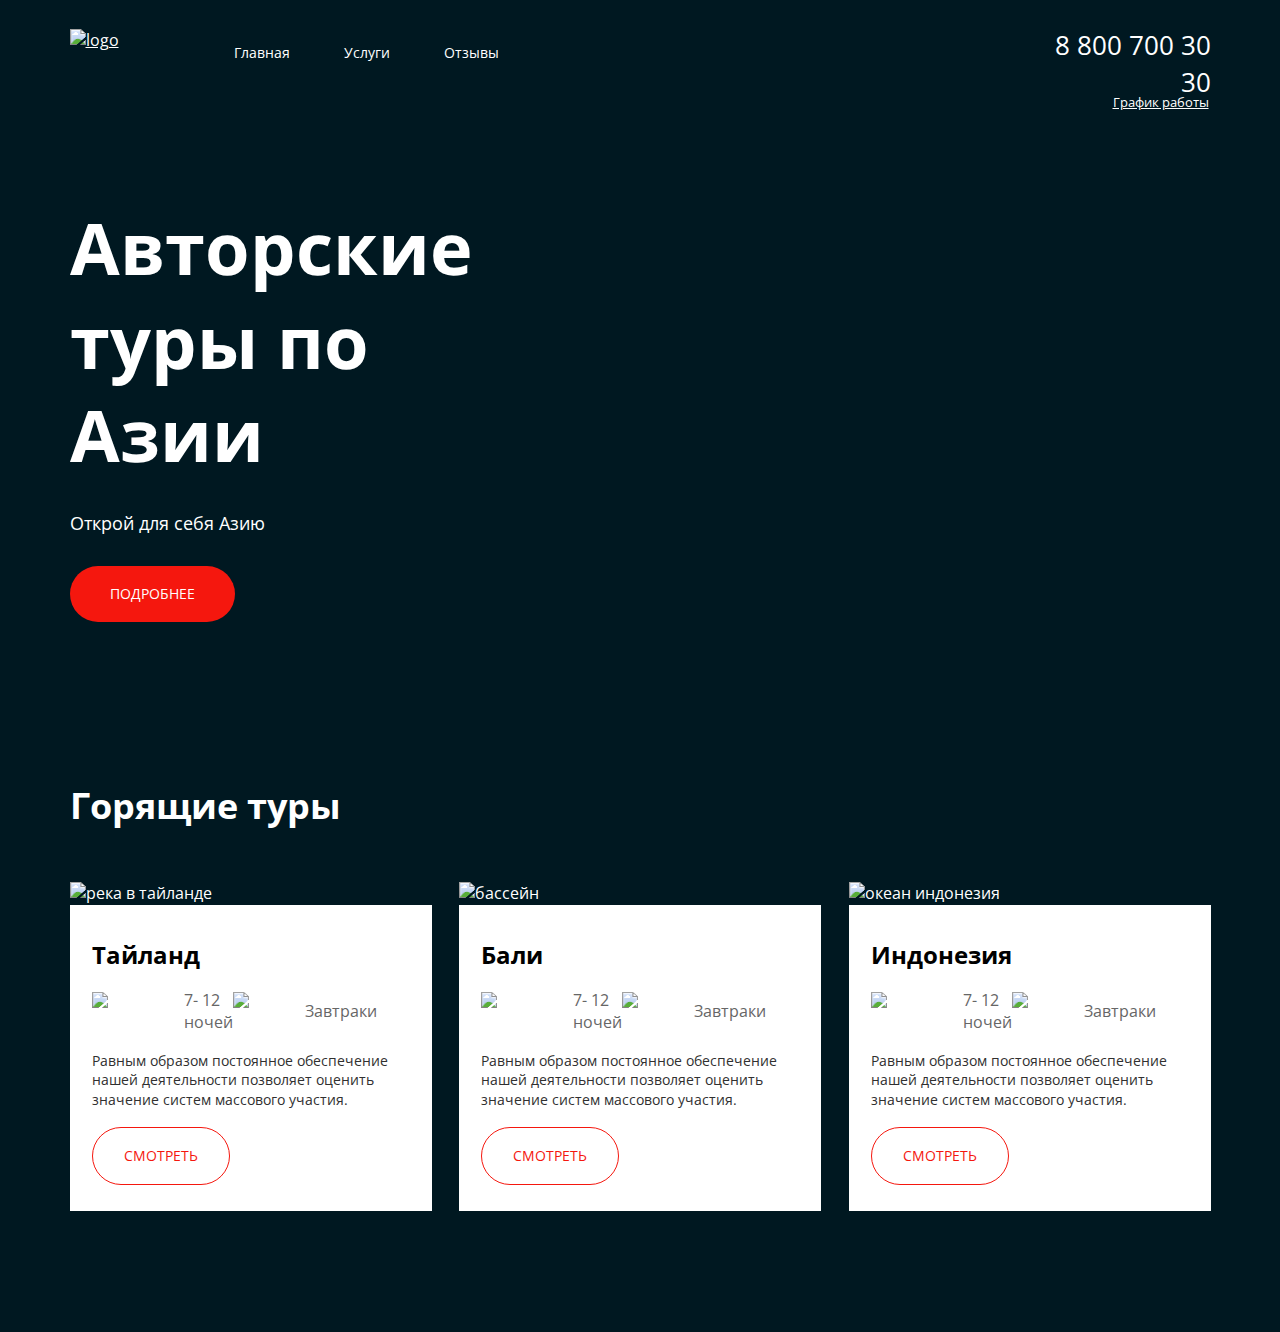
==== testim.html @ e1f2fb09 "картинка блочная" ====
<!DOCTYPE html>
<html lang="en">
  <head>
    <meta charset="UTF-8" />
    <meta http-equiv="X-UA-Compatible" content="IE=edge" />
    <meta name="viewport" content="width=device-width, initial-scale=1.0" />
    <link rel="preconnect" href="https://fonts.googleapis.com" />
    <link rel="preconnect" href="https://fonts.gstatic.com" crossorigin />
    <link
      href="https://fonts.googleapis.com/css2?family=Open+Sans:wght@400;700&display=swap"
      rel="stylesheet"
    />
    <link rel="stylesheet" href="testim.css" />
    <title>testim</title>
  </head>
  <body>
    <div class="wrapper">
      <div class="container">
        <header class="header">
          <a class="header__logo" href="#"
            ><img
              class="logo__img"
              src="img/png/лого.png"
              alt="logo"
              width="85"
              height="36"
          /></a>
          <nav class="menu">
            <ul class="menu__list">
              <li class="menu__item">
                <a href="#" class="menu__link">Главная</a>
              </li>
              <li class="menu__item">
                <a href="#" class="menu__link">Услуги</a>
              </li>
              <li class="menu__item">
                <a href="#" class="menu__link">Отзывы</a>
              </li>
            </ul>
          </nav>
          <address class="contacts">
            <a href="tel:+7 800 700 30 30" class="contacts__phone"
              >8 800 700 30 30</a
            >
            <div class="contacts__dropdown-title">График работы</div>
          </address>
        </header>
      </div>
      <div class="container">
        <section class="hero">
          <div class="hero__text-section">
            <h1 class="hero__tittle">Авторские туры по Азии</h1>
            <h4 class="hero__subttitle">Открой для себя Азию</h4>
            <div><a href="#" class="button">Подробнее</a></div>
          </div>
        </section>
        <section class="hot-offer">
          <h2 class="hot-offers__tittle">Горящие туры</h2>
          <ul class="offers">
            <li class="offers__item">
              <img src="img/river.jpg" class="img" alt="река в тайланде" />

              <div class="offers__content">
                <h3 class="offers__tittle">Тайланд</h3>
                <div class="offer__conditions">
                  <div class="offers__conditions-inner">
                    <div class="img">
                      <img src="img/svg/calendar.svg" alt="календарь" />
                    </div>
                    <div class="text">7- 12 ночей</div>
                  </div>
                  <div class="offers__conditions-inner">
                    <div class="img">
                      <img src="img/svg/meal.svg" alt="тарелка" />
                    </div>

                    <div class="text">Завтраки</div>
                  </div>
                </div>
                <div class="offers__discription">
                  Равным образом постоянное обеспечение нашей деятельности
                  позволяет оценить значение систем массового участия.
                </div>
                <a class="button btn-color-white" href="#">Смотреть</a>
              </div>
            </li>
            <li class="offers__item">
              <img src="img/pool.jpg" class="img" alt="бассейн" />

              <div class="offers__content">
                <h3 class="offers__tittle">Бали</h3>
                <div class="offer__conditions">
                  <div class="offers__conditions-inner">
                    <div class="img">
                      <img src="img/svg/calendar.svg" alt="календарь" />
                    </div>
                    <div class="text">7- 12 ночей</div>
                  </div>
                  <div class="offers__conditions-inner">
                    <div class="img">
                      <img src="img/svg/meal.svg" alt="тарелка" />
                    </div>

                    <div class="text">Завтраки</div>
                  </div>
                </div>
                <div class="offers__discription">
                  Равным образом постоянное обеспечение нашей деятельности
                  позволяет оценить значение систем массового участия.
                </div>
                <a class="button btn-color-white" href="#">Смотреть</a>
              </div>
            </li>
            <li class="offers__item">
              <img src="img/ocean.jpg" class="img" alt="океан индонезия" />

              <div class="offers__content">
                <h3 class="offers__tittle">Индонезия</h3>
                <div class="offer__conditions">
                  <div class="offers__conditions-inner">
                    <div class="img">
                      <img src="img/svg/calendar.svg" alt="календарь" />
                    </div>
                    <div class="text">7- 12 ночей</div>
                  </div>
                  <div class="offers__conditions-inner">
                    <div class="img">
                      <img src="img/svg/meal.svg" alt="тарелка" />
                    </div>

                    <div class="text">Завтраки</div>
                  </div>
                </div>
                <div class="offers__discription">
                  Равным образом постоянное обеспечение нашей деятельности
                  позволяет оценить значение систем массового участия.
                </div>
                <a class="button btn-color-white" href="#">Смотреть</a>
              </div>
            </li>
          </ul>
        </section>
      </div>
    </div>
  </body>
</html>
---- testim.css ----
html,
body {
  height: 100%;
}
/* * {
  box-sizing: border-box;
} */
body {
  color: #ffffff;
  font-size: 16px;
  line-height: 1.42;
  font-family: "Open Sans", sans-serif;
  -webkit-font-smoothing: antialiased;
  -moz-osx-font-smoothing: grayscale;
  margin: 0;
}
a {
  color: inherit;
}
ul {
  padding: 0;
  margin: 0;
}
ul li {
  list-style: none;
}
h1,
h2,
h3,
h4,
h5,
h6 {
  margin: 0;
  font-weight: normal;
}
/* ************** */
body {
  background: #001821;
  color: #ffffff;
  font-size: 16px;
  line-height: 1.42;
  font-family: "Open Sans", sans-serif;
  -webkit-font-smoothing: antialiased;
  -moz-osx-font-smoothing: grayscale;
}
a {
  color: inherit;
}
ul {
  padding: 0;
  margin: 0;
}
ul li {
  list-style: none;
}
.wrapper {
  height: 100%;
  width: 100%;
}
.container {
  margin: 0 auto;
  width: 1141px;
}
.header {
  position: relative;
  min-height: 120px;
  margin-bottom: 81px;
}
.header__logo {
  display: block;
  position: absolute;
  top: 29px;
  left: 0;
}
.menu {
  position: absolute;
  top: 40px;
  left: 164px;
}
.contacts {
  position: absolute;
  top: 27px;
  left: 950px;
  font-style: normal;
  text-align: right;
}
.menu__item {
  display: inline-block;
  vertical-align: middle;
  margin-right: 50px;
}
.menu__link {
  font-size: 14px;
  text-decoration: none;
}
.menu__item:last-child {
  margin: 0;
}
.menu__link:hover {
  color: #da0100;
}
.contacts__phone {
  text-decoration: none;
  font-size: 26px;
  margin-bottom: 4px;
}
.contacts__dropdown-title {
  font-size: 13px;
  text-decoration: underline;
  position: relative;
  bottom: 8px;
  right: 2px;
}
.hero__text-section {
  max-width: 511px;
  max-height: 333px;
  display: flex;
  flex-direction: column;
  margin-bottom: 246px;
}
.hero__tittle {
  font-size: 72px;
  font-weight: bold;
  line-height: 1.3;
  margin-bottom: 29px;
}
.hero__subttitle {
  font-size: 18px;
  margin-bottom: 30px;
}
.button {
  display: inline-block;
  background: #f5170e;
  border-radius: 35px;
  padding: 18px 40px;
  font-size: 14px;
  text-transform: uppercase;
  text-decoration: none;
}
.hot-offer {
  margin-bottom: 127px;
  display: flex;
  flex-direction: column;
}
.hot-offers__tittle {
  font-size: 36px;
  font-weight: bold;
  margin-bottom: 51px;
}
.offers {
  display: flex;
  justify-content: space-between;
}

.offers__item {
  min-height: 450px;
  max-width: 362px;
  display: flex;
  flex-direction: column;
  border-radius: 5px;
}
.img {
  display: block;
}
.offers__content {
  background: #ffffff;
  display: flex;
  flex-direction: column;
  justify-content: space-between;
  min-height: 247px;
  padding: 33px 16px 26px 22px;
}
.offer__conditions {
  display: flex;
  max-width: 271px;
  justify-content: space-around;
}
.offers__tittle {
  font-size: 24px;
  font-weight: bold;
  color: #000000;
}

.offers__conditions-inner {
  display: flex;
  justify-content: space-around;
  align-items: center;
}
.text {
  margin-left: 10px;
  color: #666666;
  font-size: 16px;
}

.offers__discription {
  color: #303030;
  font-size: 14px;
}
.btn-color-white {
  display: flex;
  justify-content: center;
  align-items: center;
  background: #ffffff;
  color: #f5170e;
  border: 1px solid #f5170e;
  border-radius: 35px;
  width: 56px;
  height: 20px;
}
.btn-color-white:hover {
  background: #f5170e;
  color: #ffffff;
}
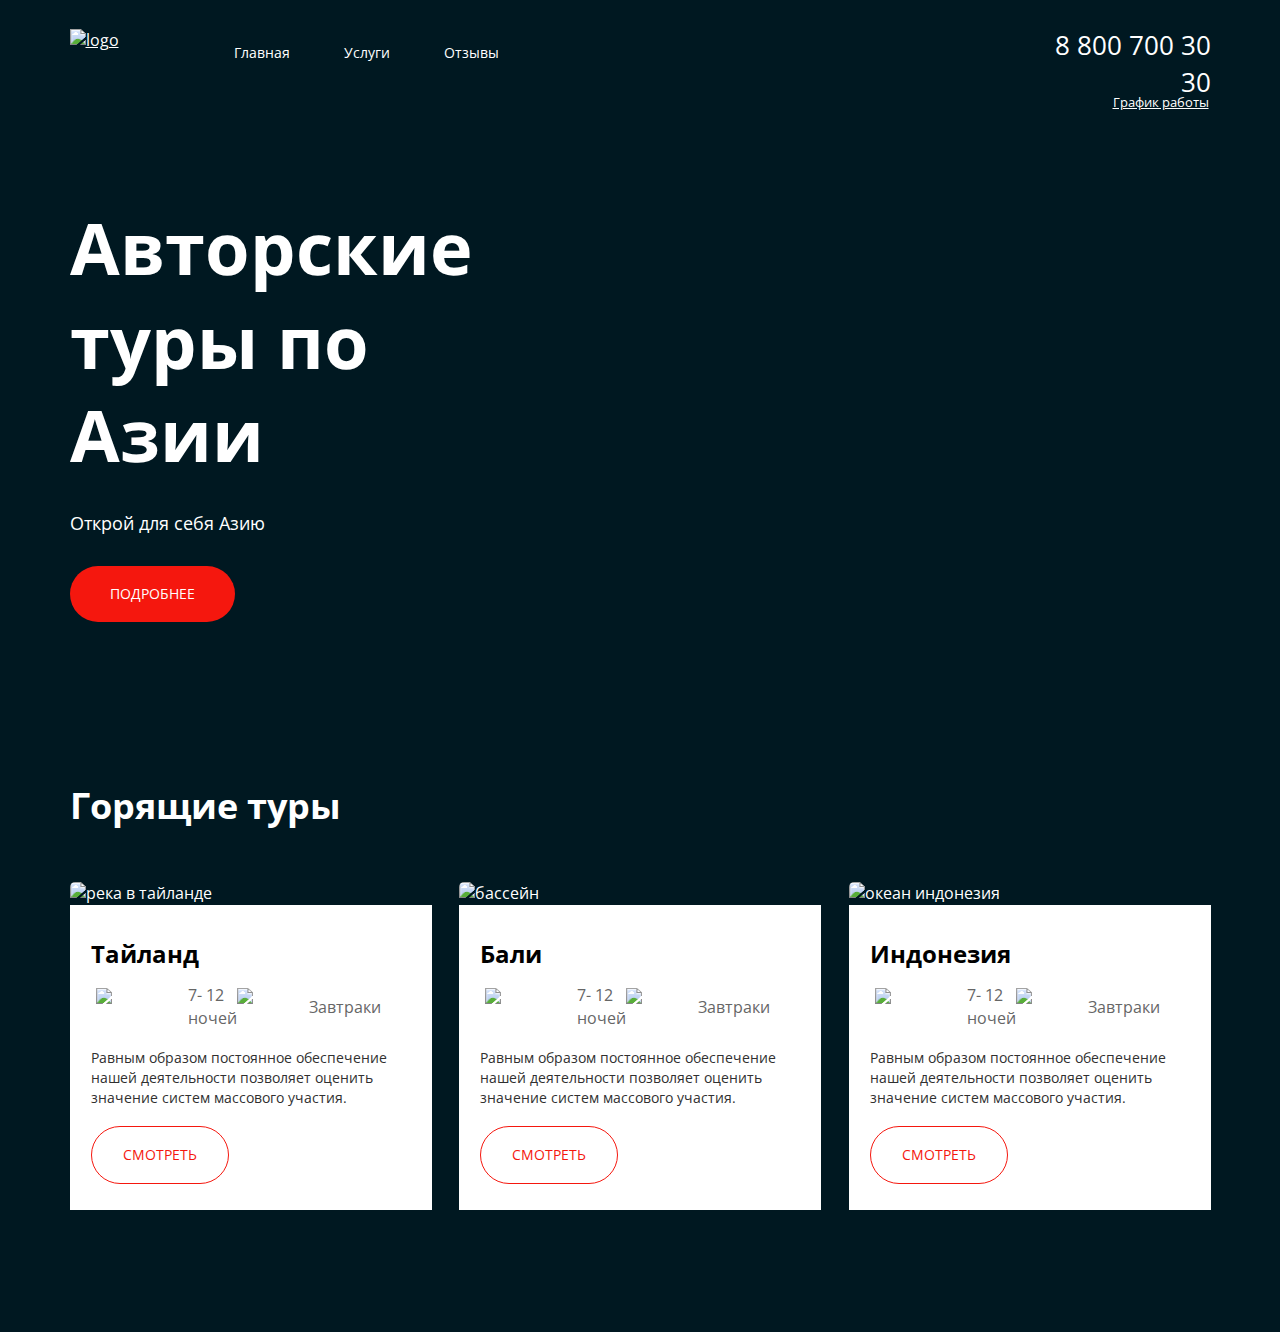
==== commit 5e731d7e: "поправила блок по перфект пиксель" ====
--- a/testim.html
+++ b/testim.html
@@ -64,17 +64,21 @@
                 <h3 class="offers__tittle">Тайланд</h3>
                 <div class="offer__conditions">
                   <div class="offers__conditions-inner">
-                    <div class="img">
-                      <img src="img/svg/calendar.svg" alt="календарь" />
-                    </div>
-                    <div class="text">7- 12 ночей</div>
+                    <!-- <div class="img"> -->
+                    <img
+                      src="img/svg/calendar.svg"
+                      class="img"
+                      alt="календарь"
+                    />
+                    <!-- </div> -->
+                    <div class="text day">7- 12 ночей</div>
                   </div>
                   <div class="offers__conditions-inner">
-                    <div class="img">
-                      <img src="img/svg/meal.svg" alt="тарелка" />
-                    </div>
+                    <!-- <div class="img"> -->
+                    <img src="img/svg/meal.svg" class="img" alt="тарелка" />
+                    <!-- </div> -->
 
-                    <div class="text">Завтраки</div>
+                    <div class="text food">Завтраки</div>
                   </div>
                 </div>
                 <div class="offers__discription">
@@ -91,17 +95,21 @@
                 <h3 class="offers__tittle">Бали</h3>
                 <div class="offer__conditions">
                   <div class="offers__conditions-inner">
-                    <div class="img">
-                      <img src="img/svg/calendar.svg" alt="календарь" />
-                    </div>
-                    <div class="text">7- 12 ночей</div>
+                    <!-- <div class="img"> -->
+                    <img
+                      src="img/svg/calendar.svg"
+                      class="img"
+                      alt="календарь"
+                    />
+                    <!-- </div> -->
+                    <div class="text day">7- 12 ночей</div>
                   </div>
                   <div class="offers__conditions-inner">
-                    <div class="img">
-                      <img src="img/svg/meal.svg" alt="тарелка" />
-                    </div>
+                    <!-- <div class="img"> -->
+                    <img src="img/svg/meal.svg" class="img" alt="тарелка" />
+                    <!-- </div> -->
 
-                    <div class="text">Завтраки</div>
+                    <div class="text food">Завтраки</div>
                   </div>
                 </div>
                 <div class="offers__discription">
@@ -118,17 +126,21 @@
                 <h3 class="offers__tittle">Индонезия</h3>
                 <div class="offer__conditions">
                   <div class="offers__conditions-inner">
-                    <div class="img">
-                      <img src="img/svg/calendar.svg" alt="календарь" />
-                    </div>
-                    <div class="text">7- 12 ночей</div>
+                    <!-- <div class="img"> -->
+                    <img
+                      src="img/svg/calendar.svg"
+                      class="img"
+                      alt="календарь"
+                    />
+                    <!-- </div> -->
+                    <div class="text day">7- 12 ночей</div>
                   </div>
                   <div class="offers__conditions-inner">
-                    <div class="img">
-                      <img src="img/svg/meal.svg" alt="тарелка" />
-                    </div>
+                    <!-- <div class="img"> -->
+                    <img src="img/svg/meal.svg" class="img" alt="тарелка" />
+                    <!-- </div> -->
 
-                    <div class="text">Завтраки</div>
+                    <div class="text food">Завтраки</div>
                   </div>
                 </div>
                 <div class="offers__discription">
--- a/testim.css
+++ b/testim.css
@@ -158,6 +158,7 @@
   display: flex;
   flex-direction: column;
   border-radius: 5px;
+  overflow: hidden;
 }
 .img {
   display: block;
@@ -168,12 +169,15 @@
   flex-direction: column;
   justify-content: space-between;
   min-height: 247px;
-  padding: 33px 16px 26px 22px;
+  padding: 32px 16px 26px 21px;
 }
 .offer__conditions {
   display: flex;
-  max-width: 271px;
-  justify-content: space-around;
+  max-width: 275px;
+  justify-content: space-between;
+  margin-left: 5px;
+  margin-right: 47px;
+  margin-bottom: 5px;
 }
 .offers__tittle {
   font-size: 24px;
@@ -195,6 +199,7 @@
 .offers__discription {
   color: #303030;
   font-size: 14px;
+  margin-bottom: 5px;
 }
 .btn-color-white {
   display: flex;
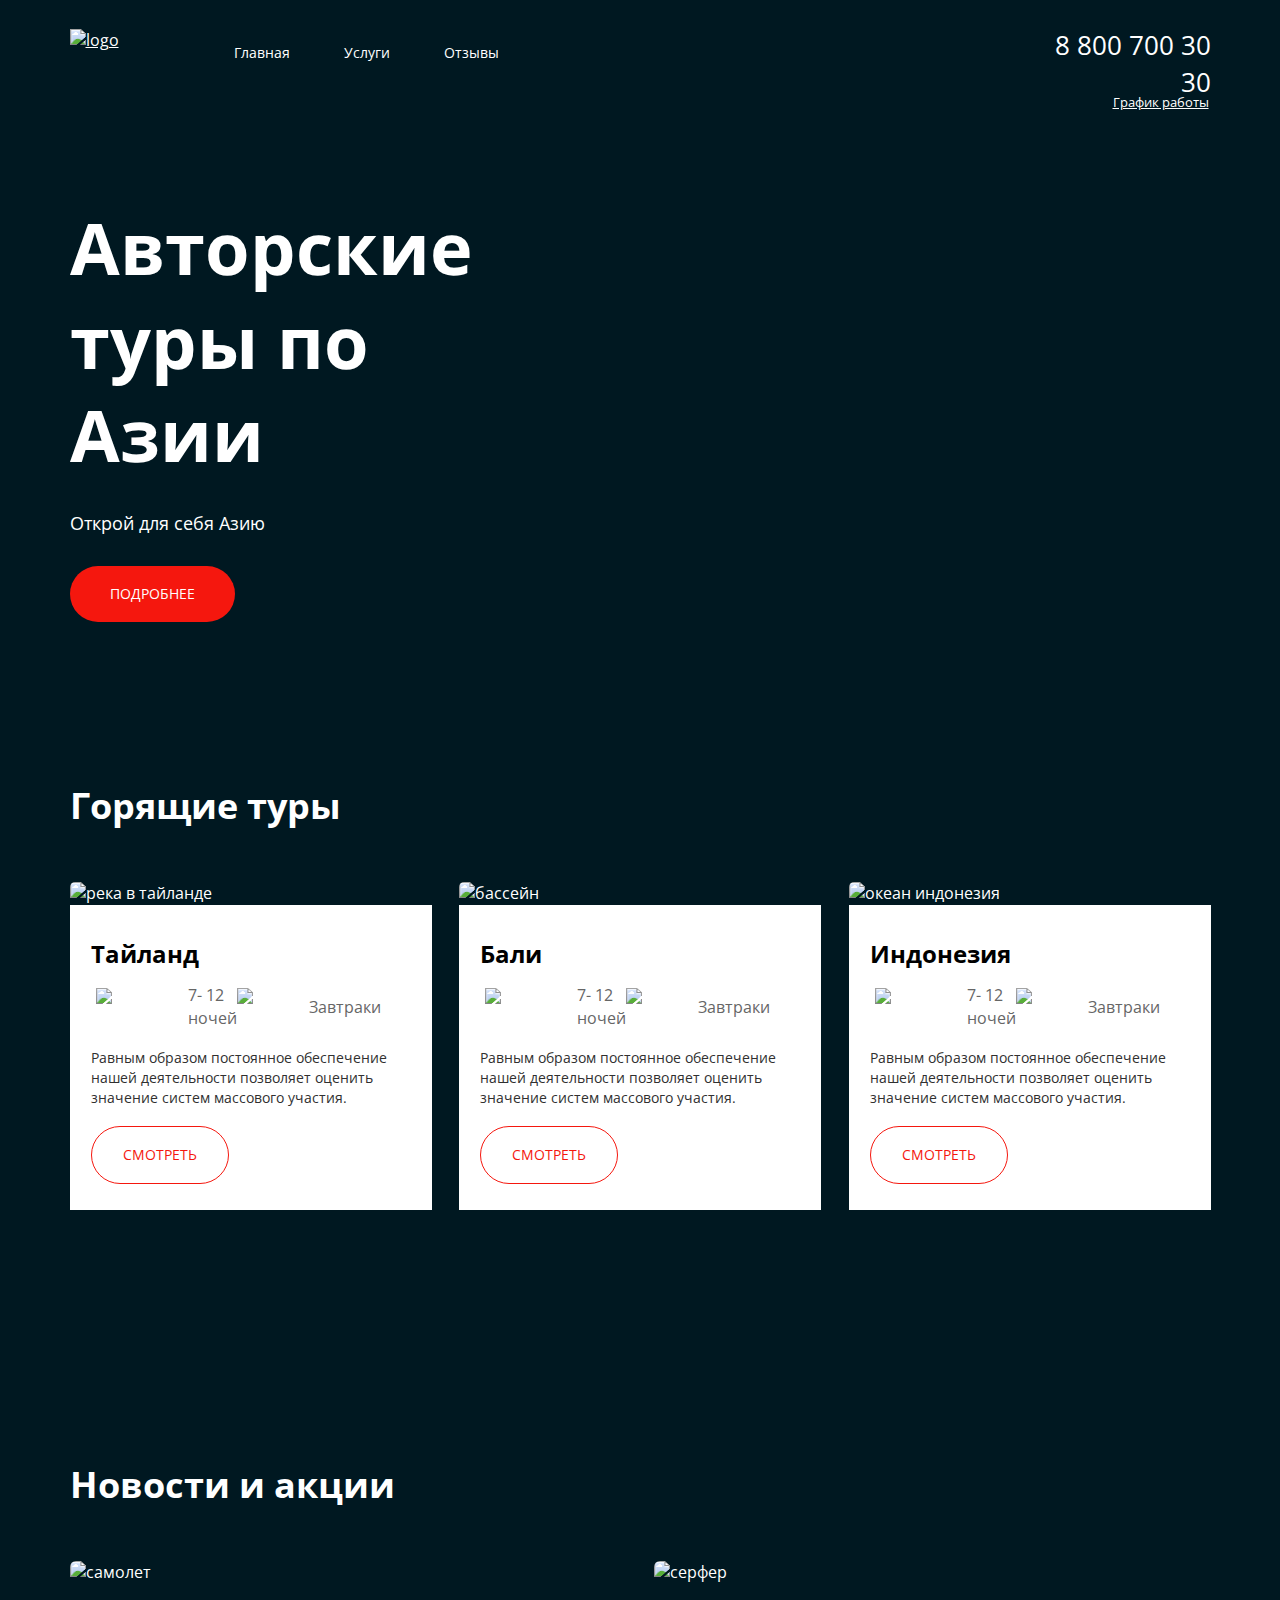
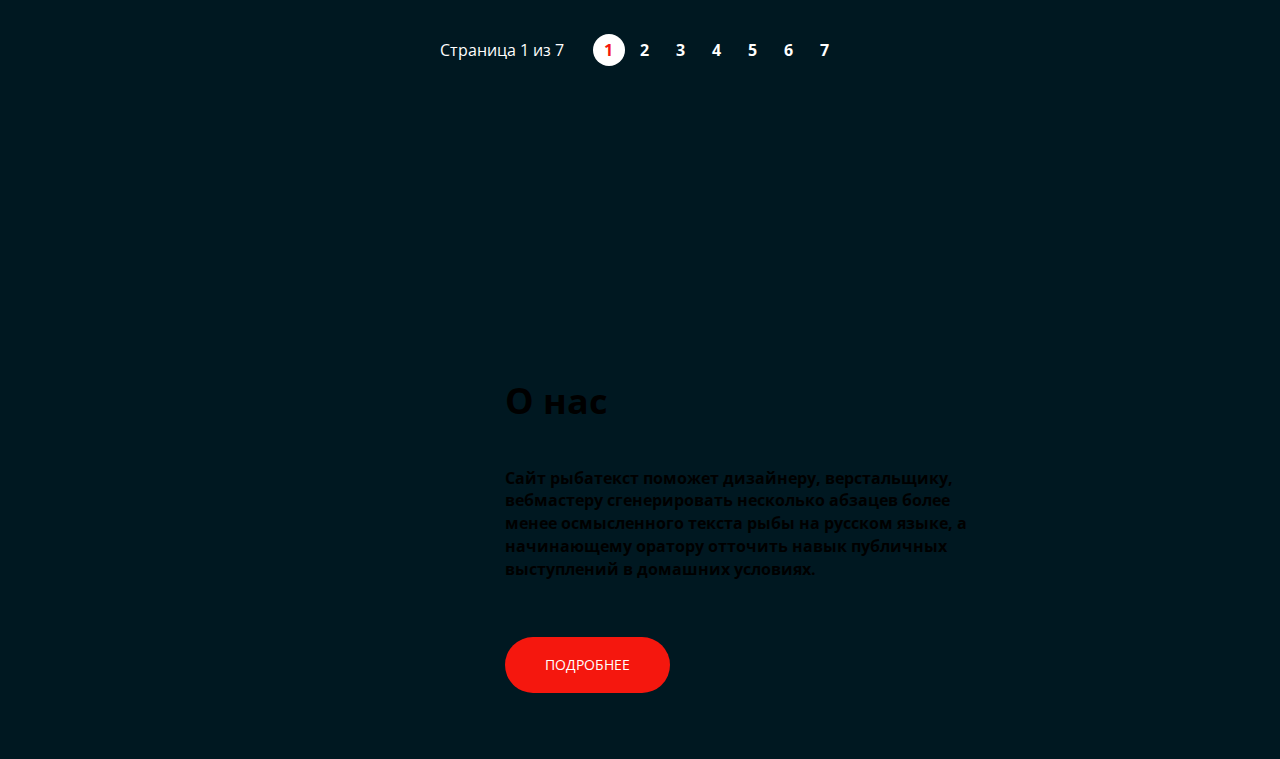
==== commit 174d3d6f: "о нас" ====
--- a/testim.html
+++ b/testim.html
@@ -152,6 +152,60 @@
             </li>
           </ul>
         </section>
+        <section class="news">
+          <h2 class="news__tittle">Новости и акции</h2>
+          <ul class="news__news">
+            <li class="news__item">
+              <img src="img/plain.jpg" class="img__news" alt="самолет" />
+              <div class="news__text-content">
+                <time class="news__date">Декабрь 2019</time>
+                <div class="news__topic">Дешевые путевки на Новый Год!</div>
+                <div class="news__desc">Проведи новый год в Тайланде</div>
+              </div>
+            </li>
+            <li class="news__item">
+              <img src="img/Surfer.jpg" class="img__news" alt="серфер" />
+              <div class="news__text-content">
+                <time class="news__date">Декабрь 2019</time>
+                <div class="news__topic">Акция для серфенгистов!</div>
+                <div class="news__desc">
+                  В сезон больших волн скидка на путевку в Тайланд на остров
+                  серфенгистов. Удачного пути!
+                </div>
+              </div>
+            </li>
+          </ul>
+          <div class="pager">
+            <div class="pager__display">Страница 1 из 7</div>
+            <ul class="pager__list">
+              <li class="pager__item pager__item-active">
+                <a href="#" class="pager__link">1</a>
+              </li>
+              <li class="pager__item"><a href="#" class="pager__link">2</a></li>
+              <li class="pager__item"><a href="#" class="pager__link">3</a></li>
+              <li class="pager__item"><a href="#" class="pager__link">4</a></li>
+              <li class="pager__item"><a href="#" class="pager__link">5</a></li>
+              <li class="pager__item"><a href="#" class="pager__link">6</a></li>
+              <li class="pager__item"><a href="#" class="pager__link">7</a></li>
+            </ul>
+          </div>
+        </section>
+        <section class="about-us">
+          <div class="about">
+            <div class="about__desc">
+              <h2 class="about__title">О нас</h2>
+              <div class="about__desc-text">
+                <p>
+                  Сайт рыбатекст поможет дизайнеру, верстальщику, вебмастеру
+                  сгенерировать несколько абзацев более менее осмысленного
+                  текста рыбы на русском языке, а начинающему оратору отточить
+                  навык публичных выступлений в домашних условиях.
+                </p>
+              </div>
+              <div><a href="#" class="button">Подробнее</a></div>
+            </div>
+          </div>
+        </section>
       </div>
     </div>
   </body>
--- a/testim.css
+++ b/testim.css
@@ -33,6 +33,9 @@
   margin: 0;
   font-weight: normal;
 }
+p {
+  margin-top: 0;
+}
 /* ************** */
 body {
   background: #001821;
@@ -216,3 +219,119 @@
   background: #f5170e;
   color: #ffffff;
 }
+.news {
+  margin-bottom: 153px;
+}
+.news__tittle {
+  font-size: 36px;
+  font-weight: bold;
+  margin-bottom: 51px;
+}
+.news__news {
+  display: flex;
+  justify-content: space-between;
+  margin-bottom: 50px;
+}
+.news__item {
+  border-radius: 6px;
+  overflow: hidden;
+  width: 557px;
+  display: inline-block;
+  vertical-align: top;
+  position: relative;
+}
+.img__news {
+  display: block;
+  width: 100%;
+  height: 100%;
+  object-fit: cover;
+}
+.news__text-content {
+  position: absolute;
+  left: 0;
+  right: 0;
+  bottom: 0;
+  padding: 30px 28px;
+  min-height: 117px;
+  display: flex;
+  flex-direction: column;
+  justify-content: flex-start;
+}
+
+.news__topic {
+  font-size: 24px;
+  font-weight: bold;
+}
+.news__date {
+  font-size: 14px;
+  padding-bottom: 16px;
+}
+.pager {
+  text-align: center;
+}
+.pager__display,
+.pager__list {
+  display: inline-block;
+  vertical-align: middle;
+}
+.pager__display {
+  margin-right: 25px;
+}
+.pager__item {
+  display: inline-block;
+  vertical-align: middle;
+}
+.pager__link {
+  display: block;
+  width: 32px;
+  height: 32px;
+  border-radius: 50%;
+  /* position: relative; */
+  text-decoration: none;
+  font-weight: bold;
+  line-height: 32px;
+}
+.pager__item-active .pager__link {
+  background: #ffffff;
+  color: #f5170e;
+}
+.pager__link:hover {
+  background: #ffffff;
+  color: #f5170e;
+}
+.about-us {
+  display: flex;
+  flex-direction: row;
+}
+.about::before {
+  content: "";
+  display: block;
+  width: 488px;
+  height: 495px;
+  background: url(/img/gates.jpg) center center/cover no-repeat;
+  border-radius: 5px;
+}
+.about__desc {
+  display: flex;
+  flex-direction: column;
+  justify-content: space-between;
+  width: 500px;
+  height: 318px;
+  border-radius: 5px;
+  padding: 77px 203px 66px 82px;
+  margin-left: 353px;
+  margin-top: -416px;
+  background: url(img/mountains.jpg) center center/cover no-repeat;
+}
+.about__title {
+  color: #000000;
+  font-size: 36px;
+  font-weight: bold;
+}
+.about__desc-text {
+  color: #000;
+  font-weight: bold;
+}
+.about__desc-text p:last-child {
+  margin-bottom: 0 px;
+}
